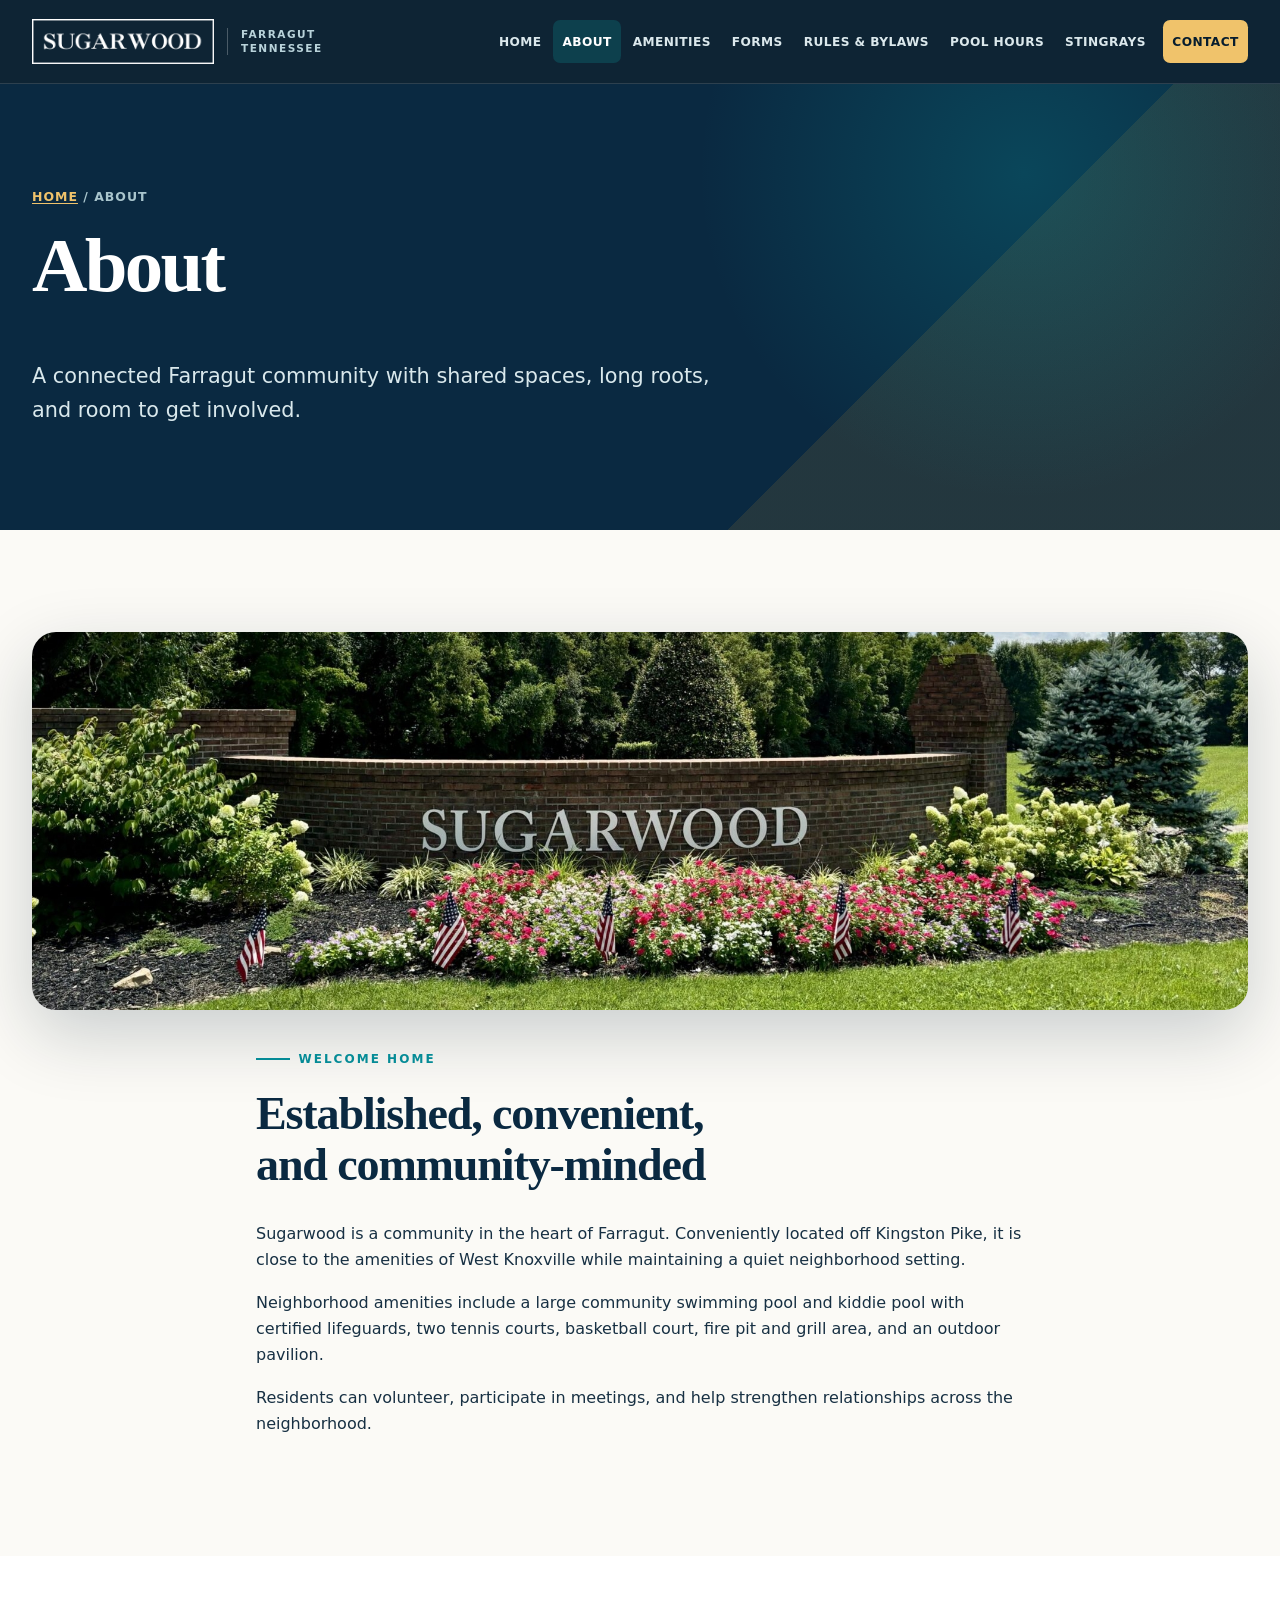
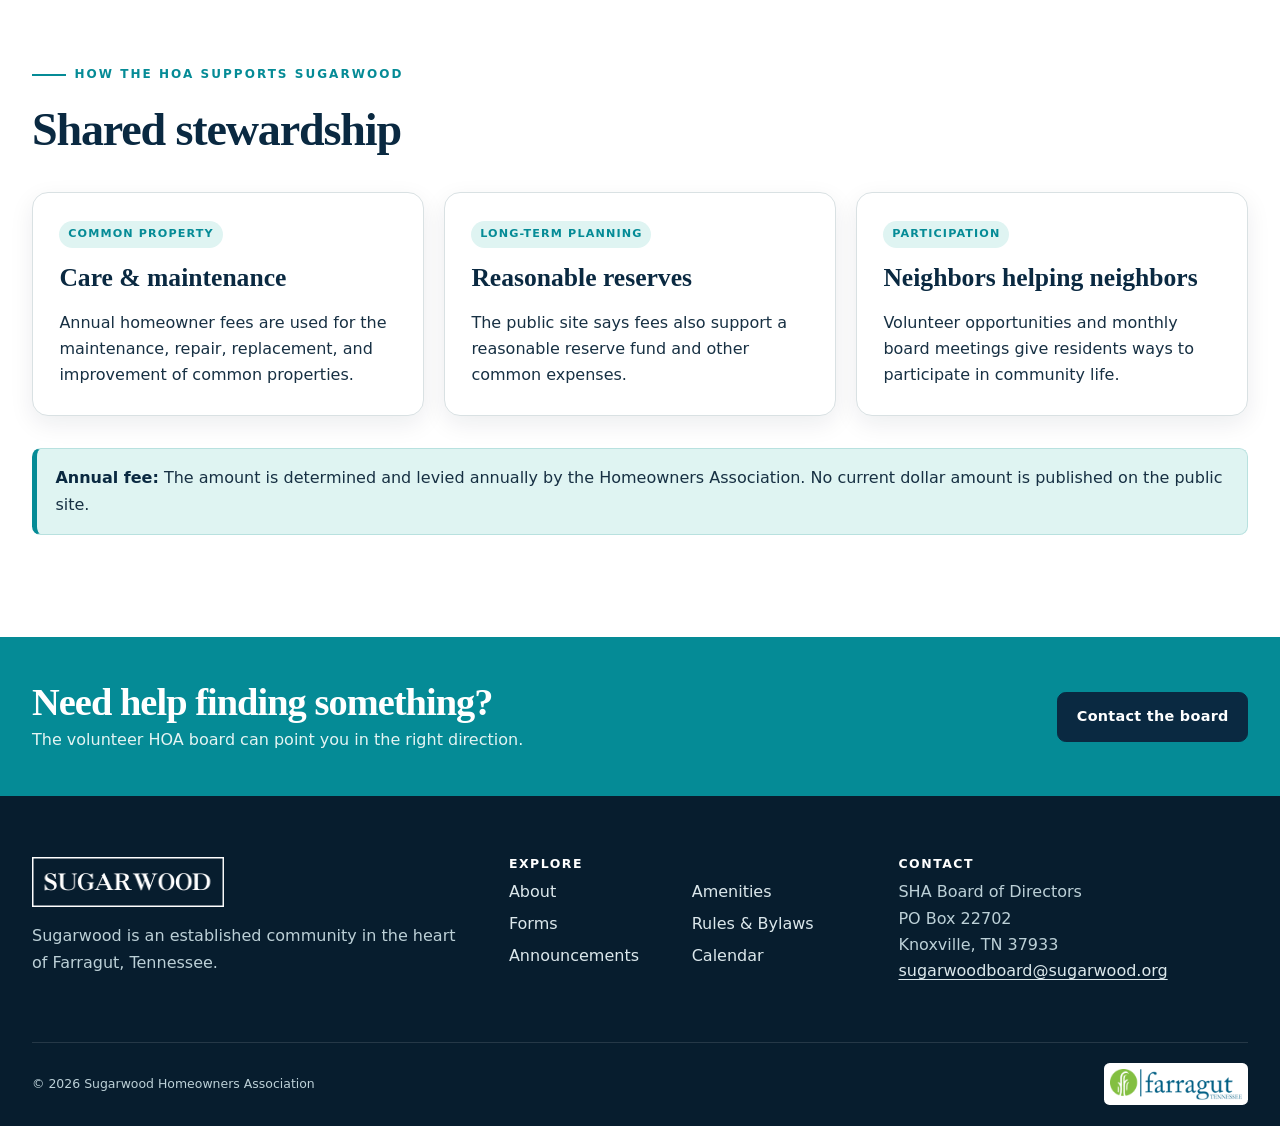
==== about/index.html @ 1135f2aa "add sugarwood folders from S:\sugarwood" ====
<!doctype html>
<html lang="en">
<head>
  <meta charset="utf-8">
  <meta name="viewport" content="width=device-width, initial-scale=1">
  <meta name="description" content="Learn about Sugarwood, its Farragut location, neighborhood amenities, and the role of the homeowners association.">
  <meta name="theme-color" content="#071d2e">
  <title>About | Sugarwood at Farragut</title>
  <link rel="icon" href="../assets/images/sw-logo-final.png" type="image/png">
  <link rel="stylesheet" href="../assets/css/site.css">
</head>
<body>
  
<a class="skip-link" href="#main-content">Skip to main content</a>
<header class="site-header">
  <div class="container header-inner">
    <a class="brand" href="../" aria-label="Sugarwood HOA home">
      <img src="../assets/images/sw-logo-final.png" width="200" height="50" alt="Sugarwood">
      <span class="brand-location">Farragut<br>Tennessee</span>
    </a>
    <button class="menu-toggle" type="button" aria-label="Open navigation" aria-expanded="false" aria-controls="primary-navigation" data-menu-toggle>
      <span></span><span></span><span></span>
    </button>
    <nav class="site-nav" id="primary-navigation" aria-label="Primary navigation" data-site-nav data-open="false">
      <ul class="nav-list">
        <li><a href="../">Home</a></li>
<li><a href="../about/" aria-current="page">About</a></li>
<li><a href="../amenities/">Amenities</a></li>
<li><a href="../forms/">Forms</a></li>
<li><a href="../rules/">Rules & Bylaws</a></li>
<li><a href="../pool-hours/">Pool Hours</a></li>
<li><a href="../sugarwood-stingrays/">Stingrays</a></li>
<li><a class="nav-contact" href="../contact/">Contact</a></li>
      </ul>
    </nav>
  </div>
</header>
  <main id="main-content">
    
<section class="page-hero">
  <div class="container">
    <nav class="breadcrumb" aria-label="Breadcrumb"><a href="../">Home</a> / About</nav>
    <h1>About</h1>
    <p class="page-lead">A connected Farragut community with shared spaces, long roots, and room to get involved.</p>
  </div>
</section>
<section class="section">
  <div class="container">
    <div class="wide-photo"><img src="../assets/images/swentrancecropped.jpg" width="2043" height="635" alt="Landscaped Sugarwood neighborhood entrance"></div>
    <div class="narrow mt-2">
      <span class="eyebrow">Welcome home</span>
      <h2>Established, convenient, and community-minded</h2>
      <p>Sugarwood is a community in the heart of Farragut. Conveniently located off Kingston Pike, it is close to the amenities of West Knoxville while maintaining a quiet neighborhood setting.</p>
      <p>Neighborhood amenities include a large community swimming pool and kiddie pool with certified lifeguards, two tennis courts, basketball court, fire pit and grill area, and an outdoor pavilion.</p>
      <p>Residents can volunteer, participate in meetings, and help strengthen relationships across the neighborhood.</p>
    </div>
  </div>
</section>
<section class="section section-white">
  <div class="container">
    <div class="section-heading"><span class="eyebrow">How the HOA supports Sugarwood</span><h2>Shared stewardship</h2></div>
    <div class="card-grid">
      <div class="card"><span class="card-kicker">Common property</span><h3>Care & maintenance</h3><p>Annual homeowner fees are used for the maintenance, repair, replacement, and improvement of common properties.</p></div>
      <div class="card"><span class="card-kicker">Long-term planning</span><h3>Reasonable reserves</h3><p>The public site says fees also support a reasonable reserve fund and other common expenses.</p></div>
      <div class="card"><span class="card-kicker">Participation</span><h3>Neighbors helping neighbors</h3><p>Volunteer opportunities and monthly board meetings give residents ways to participate in community life.</p></div>
    </div>
    <div class="notice notice-info mt-2"><p><strong>Annual fee:</strong> The amount is determined and levied annually by the Homeowners Association. No current dollar amount is published on the public site.</p></div>
  </div>
</section>
  </main>
  
<section class="cta-band" aria-labelledby="footer-cta-title">
  <div class="container cta-inner">
    <div>
      <h2 id="footer-cta-title">Need help finding something?</h2>
      <p>The volunteer HOA board can point you in the right direction.</p>
    </div>
    <a class="button button-dark" href="../contact/">Contact the board</a>
  </div>
</section>
<footer class="site-footer">
  <div class="container">
    <div class="footer-grid">
      <div class="footer-brand">
        <img src="../assets/images/sw-logo-final.png" width="200" height="50" alt="Sugarwood">
        <p>Sugarwood is an established community in the heart of Farragut, Tennessee.</p>
      </div>
      <div>
        <h2>Explore</h2>
        <ul class="footer-links">
          <li><a href="../about/">About</a></li>
          <li><a href="../amenities/">Amenities</a></li>
          <li><a href="../forms/">Forms</a></li>
          <li><a href="../rules/">Rules & Bylaws</a></li>
          <li><a href="../announcements/">Announcements</a></li>
          <li><a href="../calendar/">Calendar</a></li>
        </ul>
      </div>
      <div>
        <h2>Contact</h2>
        <address>
          SHA Board of Directors<br>
          PO Box 22702<br>
          Knoxville, TN 37933
        </address>
        <p><a href="mailto:sugarwoodboard@sugarwood.org">sugarwoodboard@sugarwood.org</a></p>
      </div>
    </div>
    <div class="footer-bottom">
      <p>© 2026 Sugarwood Homeowners Association</p>
      <img class="farragut-mark" src="../assets/images/Farragut.png" width="336" height="78" alt="Farragut, Tennessee">
    </div>
  </div>
</footer>
  <script src="../assets/js/site.js"></script>
</body>
</html>
---- assets/css/site.css ----
:root {
  --navy-950: #071d2e;
  --navy-900: #0a2941;
  --navy-800: #123a56;
  --blue-700: #166a83;
  --teal-600: #058b96;
  --teal-500: #0aa3aa;
  --aqua-100: #dff4f2;
  --cream-100: #fbfaf6;
  --cream-200: #f3efe5;
  --gold-500: #d99b2b;
  --gold-300: #f0c36b;
  --ink: #173043;
  --muted: #5b6d78;
  --white: #ffffff;
  --line: #d9e1e3;
  --warning-bg: #fff6df;
  --warning-border: #d99b2b;
  --shadow-sm: 0 8px 24px rgba(7, 29, 46, 0.08);
  --shadow-lg: 0 24px 70px rgba(7, 29, 46, 0.2);
  --radius-sm: 0.55rem;
  --radius-md: 1rem;
  --radius-lg: 1.5rem;
  --max-width: 76rem;
}

*,
*::before,
*::after {
  box-sizing: border-box;
}

html {
  scroll-behavior: smooth;
}

body {
  margin: 0;
  overflow-x: hidden;
  color: var(--ink);
  background: var(--cream-100);
  font-family: Inter, ui-sans-serif, system-ui, -apple-system, BlinkMacSystemFont, "Segoe UI", sans-serif;
  font-size: 1rem;
  line-height: 1.65;
  text-rendering: optimizeLegibility;
}

body.nav-open {
  overflow: hidden;
}

img {
  display: block;
  max-width: 100%;
}

a {
  color: var(--blue-700);
  text-decoration-thickness: 0.08em;
  text-underline-offset: 0.16em;
}

a:hover {
  color: var(--teal-600);
}

button,
input {
  font: inherit;
}

:focus-visible {
  outline: 3px solid var(--gold-300);
  outline-offset: 3px;
}

h1,
h2,
h3,
h4 {
  margin: 0 0 0.65em;
  color: var(--navy-900);
  font-family: Georgia, "Times New Roman", serif;
  font-weight: 700;
  line-height: 1.12;
  text-wrap: balance;
}

h1 {
  font-size: clamp(2.6rem, 6vw, 5.6rem);
  letter-spacing: -0.035em;
}

h2 {
  font-size: clamp(2rem, 3.6vw, 3.45rem);
  letter-spacing: -0.025em;
}

h3 {
  font-size: clamp(1.3rem, 2vw, 1.7rem);
}

p,
ul,
ol {
  margin-top: 0;
}

.container {
  width: min(calc(100% - 2rem), var(--max-width));
  margin-inline: auto;
}

.narrow {
  width: min(calc(100% - 2rem), 48rem);
  margin-inline: auto;
}

.skip-link {
  position: fixed;
  z-index: 1000;
  top: 0.75rem;
  left: 0.75rem;
  padding: 0.7rem 1rem;
  color: var(--navy-950);
  background: var(--gold-300);
  border-radius: var(--radius-sm);
  transform: translateY(-180%);
  transition: transform 160ms ease;
}

.skip-link:focus {
  transform: translateY(0);
}

.site-header {
  position: sticky;
  z-index: 100;
  top: 0;
  color: var(--white);
  background: rgba(7, 29, 46, 0.97);
  border-bottom: 1px solid rgba(255, 255, 255, 0.13);
  backdrop-filter: blur(14px);
}

.header-inner {
  display: flex;
  min-height: 5.2rem;
  align-items: center;
  gap: 1.25rem;
}

.brand {
  display: flex;
  flex: 0 0 auto;
  align-items: center;
  gap: 0.8rem;
  color: var(--white);
  text-decoration: none;
}

.brand img {
  width: 11.4rem;
  height: auto;
}

.brand-location {
  display: block;
  padding-left: 0.8rem;
  color: #b9d3da;
  border-left: 1px solid rgba(255, 255, 255, 0.25);
  font-size: 0.66rem;
  font-weight: 700;
  letter-spacing: 0.14em;
  line-height: 1.3;
  text-transform: uppercase;
}

.site-nav {
  margin-left: auto;
}

.nav-list {
  display: flex;
  align-items: center;
  justify-content: flex-end;
  gap: 0.15rem;
  margin: 0;
  padding: 0;
  list-style: none;
}

.nav-list a {
  display: block;
  padding: 0.72rem 0.58rem;
  color: #dbe8ec;
  border-radius: 0.45rem;
  font-size: 0.76rem;
  font-weight: 750;
  letter-spacing: 0.035em;
  text-decoration: none;
  text-transform: uppercase;
  white-space: nowrap;
}

.nav-list a:hover,
.nav-list a[aria-current="page"] {
  color: var(--white);
  background: rgba(10, 163, 170, 0.22);
}

.nav-list .nav-contact {
  margin-left: 0.35rem;
  color: var(--navy-950);
  background: var(--gold-300);
}

.nav-list .nav-contact:hover,
.nav-list .nav-contact[aria-current="page"] {
  color: var(--navy-950);
  background: #ffd481;
}

.menu-toggle {
  display: none;
  width: 3rem;
  height: 3rem;
  margin-left: auto;
  padding: 0;
  color: var(--white);
  background: transparent;
  border: 1px solid rgba(255, 255, 255, 0.35);
  border-radius: 0.55rem;
  cursor: pointer;
}

.menu-toggle span {
  display: block;
  width: 1.35rem;
  height: 2px;
  margin: 0.27rem auto;
  background: currentColor;
  transition: transform 160ms ease, opacity 160ms ease;
}

.menu-toggle[aria-expanded="true"] span:nth-child(1) {
  transform: translateY(6px) rotate(45deg);
}

.menu-toggle[aria-expanded="true"] span:nth-child(2) {
  opacity: 0;
}

.menu-toggle[aria-expanded="true"] span:nth-child(3) {
  transform: translateY(-6px) rotate(-45deg);
}

.hero {
  position: relative;
  min-height: min(47rem, calc(100vh - 5rem));
  display: grid;
  overflow: hidden;
  color: var(--white);
  background-color: var(--navy-900);
  background-image: linear-gradient(90deg, rgba(4, 22, 36, 0.9) 0%, rgba(4, 22, 36, 0.66) 52%, rgba(4, 22, 36, 0.2) 100%), var(--hero-image);
  background-position: center;
  background-size: cover;
}

.hero::after {
  position: absolute;
  right: -7rem;
  bottom: -8rem;
  width: 24rem;
  height: 24rem;
  background: rgba(10, 163, 170, 0.2);
  border: 1px solid rgba(255, 255, 255, 0.18);
  border-radius: 50%;
  content: "";
}

.hero-inner {
  position: relative;
  z-index: 1;
  align-self: center;
  padding-block: 5.5rem;
}

.eyebrow {
  display: inline-flex;
  align-items: center;
  gap: 0.55rem;
  margin-bottom: 1.15rem;
  color: var(--teal-600);
  font-size: 0.75rem;
  font-weight: 800;
  letter-spacing: 0.17em;
  text-transform: uppercase;
}

.eyebrow::before {
  width: 2.1rem;
  height: 2px;
  background: currentColor;
  content: "";
}

.hero .eyebrow {
  color: var(--gold-300);
}

.hero h1 {
  max-width: 13ch;
  color: var(--white);
}

.hero-copy {
  max-width: 42rem;
  margin-bottom: 2rem;
  color: #e7f0f2;
  font-size: clamp(1.06rem, 1.8vw, 1.3rem);
}

.button-row {
  display: flex;
  flex-wrap: wrap;
  gap: 0.75rem;
}

.button {
  display: inline-flex;
  min-height: 3rem;
  align-items: center;
  justify-content: center;
  padding: 0.75rem 1.15rem;
  color: var(--navy-950);
  background: var(--gold-300);
  border: 1px solid var(--gold-300);
  border-radius: 0.55rem;
  font-size: 0.9rem;
  font-weight: 800;
  letter-spacing: 0.02em;
  text-decoration: none;
}

.button:hover {
  color: var(--navy-950);
  background: #ffd481;
  border-color: #ffd481;
}

.button-secondary {
  color: var(--white);
  background: rgba(255, 255, 255, 0.08);
  border-color: rgba(255, 255, 255, 0.5);
}

.button-secondary:hover {
  color: var(--white);
  background: rgba(255, 255, 255, 0.17);
  border-color: var(--white);
}

.button-dark {
  color: var(--white);
  background: var(--navy-900);
  border-color: var(--navy-900);
}

.button-dark:hover {
  color: var(--white);
  background: var(--navy-800);
  border-color: var(--navy-800);
}

.quick-links {
  position: relative;
  z-index: 3;
  margin-top: -3rem;
}

.quick-grid {
  display: grid;
  grid-template-columns: repeat(4, 1fr);
  overflow: hidden;
  background: var(--white);
  border-radius: var(--radius-lg);
  box-shadow: var(--shadow-lg);
}

.quick-card {
  min-height: 9rem;
  padding: 1.35rem;
  color: var(--ink);
  border-right: 1px solid var(--line);
  text-decoration: none;
}

.quick-card:last-child {
  border-right: 0;
}

.quick-card:hover {
  color: var(--ink);
  background: var(--aqua-100);
}

.quick-number {
  display: block;
  margin-bottom: 0.55rem;
  color: var(--teal-600);
  font-family: Georgia, "Times New Roman", serif;
  font-size: 1.05rem;
  font-style: italic;
}

.quick-card strong {
  display: block;
  margin-bottom: 0.3rem;
  color: var(--navy-900);
  font-family: Georgia, "Times New Roman", serif;
  font-size: 1.25rem;
}

.quick-card small {
  color: var(--muted);
}

.section {
  padding-block: clamp(4.5rem, 8vw, 8rem);
}

.section-sm {
  padding-block: clamp(3rem, 5vw, 5rem);
}

.section-white {
  background: var(--white);
}

.section-navy {
  color: #dce8ec;
  background: var(--navy-900);
}

.section-navy h2,
.section-navy h3 {
  color: var(--white);
}

.section-heading {
  max-width: 47rem;
  margin-bottom: 2.3rem;
}

.section-heading p {
  max-width: 42rem;
  color: var(--muted);
  font-size: 1.1rem;
}

.section-navy .section-heading p {
  color: #bfd2d9;
}

.card-grid {
  display: grid;
  grid-template-columns: repeat(3, minmax(0, 1fr));
  gap: 1.25rem;
}

.card {
  padding: 1.65rem;
  background: var(--white);
  border: 1px solid var(--line);
  border-radius: var(--radius-md);
  box-shadow: var(--shadow-sm);
}

.card-kicker {
  display: inline-block;
  margin-bottom: 1rem;
  padding: 0.28rem 0.55rem;
  color: var(--teal-600);
  background: var(--aqua-100);
  border-radius: 999px;
  font-size: 0.7rem;
  font-weight: 800;
  letter-spacing: 0.1em;
  text-transform: uppercase;
}

.card p:last-child,
.card ul:last-child {
  margin-bottom: 0;
}

.card-link {
  color: var(--ink);
  text-decoration: none;
  transition: transform 160ms ease, box-shadow 160ms ease, border-color 160ms ease;
}

.card-link:hover {
  color: var(--ink);
  border-color: var(--teal-500);
  box-shadow: 0 15px 36px rgba(7, 29, 46, 0.13);
  transform: translateY(-3px);
}

.card-link .text-link {
  display: inline-block;
  margin-top: 0.6rem;
  color: var(--blue-700);
  font-weight: 800;
}

.split {
  display: grid;
  grid-template-columns: minmax(0, 1.05fr) minmax(0, 0.95fr);
  align-items: center;
  gap: clamp(2rem, 6vw, 5.5rem);
}

.split-media {
  position: relative;
}

.split-media img {
  width: 100%;
  aspect-ratio: 4 / 3;
  object-fit: cover;
  border-radius: var(--radius-lg);
  box-shadow: var(--shadow-lg);
}

.split-media::after {
  position: absolute;
  z-index: -1;
  right: -1rem;
  bottom: -1rem;
  width: 65%;
  height: 65%;
  background: var(--gold-300);
  border-radius: var(--radius-lg);
  content: "";
}

.check-list,
.feature-list {
  padding: 0;
  list-style: none;
}

.check-list li,
.feature-list li {
  position: relative;
  padding: 0.65rem 0 0.65rem 2rem;
  border-bottom: 1px solid var(--line);
}

.check-list li::before,
.feature-list li::before {
  position: absolute;
  top: 0.76rem;
  left: 0;
  display: grid;
  width: 1.25rem;
  height: 1.25rem;
  place-items: center;
  color: var(--white);
  background: var(--teal-600);
  border-radius: 50%;
  content: "✓";
  font-size: 0.72rem;
  font-weight: 900;
}

.feature-list li::before {
  width: 0.72rem;
  height: 0.72rem;
  top: 1rem;
  left: 0.25rem;
  content: "";
}

.stats {
  display: grid;
  grid-template-columns: repeat(2, minmax(0, 1fr));
  gap: 1rem;
  margin-top: 2rem;
}

.stat {
  padding: 1.25rem;
  background: var(--aqua-100);
  border-radius: var(--radius-md);
}

.stat strong {
  display: block;
  color: var(--navy-900);
  font-family: Georgia, "Times New Roman", serif;
  font-size: clamp(2rem, 4vw, 3.4rem);
  line-height: 1;
}

.stat span {
  color: var(--muted);
  font-size: 0.85rem;
  font-weight: 750;
  letter-spacing: 0.08em;
  text-transform: uppercase;
}

.page-hero {
  position: relative;
  overflow: hidden;
  padding-block: clamp(4rem, 8vw, 7.5rem);
  color: var(--white);
  background: var(--navy-900);
}

.page-hero::before {
  position: absolute;
  inset: 0;
  background: radial-gradient(circle at 80% 20%, rgba(10, 163, 170, 0.24), transparent 30%), linear-gradient(135deg, transparent 0 68%, rgba(217, 155, 43, 0.12) 68%);
  content: "";
}

.page-hero .container {
  position: relative;
}

.page-hero h1 {
  max-width: 14ch;
  color: var(--white);
}

.page-lead {
  max-width: 44rem;
  margin-bottom: 0;
  color: #d9e8ec;
  font-size: clamp(1.05rem, 2vw, 1.3rem);
}

.breadcrumb {
  margin-bottom: 1rem;
  color: #a9c5cd;
  font-size: 0.78rem;
  font-weight: 750;
  letter-spacing: 0.08em;
  text-transform: uppercase;
}

.breadcrumb a {
  color: var(--gold-300);
}

.notice {
  padding: 1rem 1.15rem;
  background: var(--warning-bg);
  border: 1px solid #eed59a;
  border-left: 5px solid var(--warning-border);
  border-radius: var(--radius-sm);
}

.notice strong {
  color: #745214;
}

.notice p:last-child {
  margin-bottom: 0;
}

.notice-info {
  background: var(--aqua-100);
  border-color: #b8e1df;
  border-left-color: var(--teal-600);
}

.notice-info strong {
  color: var(--navy-900);
}

.content-stack > * + * {
  margin-top: 1.35rem;
}

.document-grid {
  display: grid;
  grid-template-columns: repeat(2, minmax(0, 1fr));
  gap: 1rem;
}

.document-card {
  display: flex;
  min-height: 9rem;
  flex-direction: column;
  justify-content: space-between;
  padding: 1.3rem;
  color: var(--ink);
  background: var(--white);
  border: 1px solid var(--line);
  border-radius: var(--radius-md);
  text-decoration: none;
  transition: border-color 160ms ease, transform 160ms ease, box-shadow 160ms ease;
}

.document-card:hover {
  color: var(--ink);
  border-color: var(--teal-500);
  box-shadow: var(--shadow-sm);
  transform: translateY(-2px);
}

.document-card strong {
  display: block;
  margin-bottom: 0.35rem;
  color: var(--navy-900);
  font-family: Georgia, "Times New Roman", serif;
  font-size: 1.2rem;
  line-height: 1.25;
}

.document-card small {
  color: var(--muted);
}

.document-meta {
  display: flex;
  align-items: center;
  justify-content: space-between;
  gap: 1rem;
  margin-top: 1rem;
  color: var(--teal-600);
  font-size: 0.75rem;
  font-weight: 800;
  letter-spacing: 0.08em;
  text-transform: uppercase;
}

.schedule-grid {
  display: grid;
  grid-template-columns: repeat(2, minmax(0, 1fr));
  gap: 1.25rem;
}

.schedule-card {
  overflow: hidden;
  background: var(--white);
  border: 1px solid var(--line);
  border-radius: var(--radius-md);
  box-shadow: var(--shadow-sm);
}

.schedule-card h3 {
  margin: 0;
  padding: 1.2rem 1.35rem;
  color: var(--white);
  background: var(--navy-800);
}

.schedule-card table {
  width: 100%;
  border-collapse: collapse;
}

.schedule-card th,
.schedule-card td {
  padding: 0.82rem 1.1rem;
  border-bottom: 1px solid var(--line);
  text-align: left;
  vertical-align: top;
}

.schedule-card tr:last-child th,
.schedule-card tr:last-child td {
  border-bottom: 0;
}

.schedule-card th {
  width: 48%;
  color: var(--navy-900);
  font-size: 0.9rem;
}

.schedule-card td {
  color: var(--muted);
}

.board-table-wrap {
  overflow-x: auto;
  background: var(--white);
  border: 1px solid var(--line);
  border-radius: var(--radius-md);
  box-shadow: var(--shadow-sm);
}

.board-table {
  width: 100%;
  min-width: 42rem;
  border-collapse: collapse;
}

.board-table th,
.board-table td {
  padding: 0.9rem 1rem;
  border-bottom: 1px solid var(--line);
  text-align: left;
}

.board-table thead th {
  color: var(--white);
  background: var(--navy-800);
}

.board-table tbody tr:last-child td {
  border-bottom: 0;
}

.contact-grid {
  display: grid;
  grid-template-columns: repeat(3, minmax(0, 1fr));
  gap: 1rem;
}

.contact-card {
  padding: 1.5rem;
  background: var(--white);
  border-top: 4px solid var(--teal-500);
  border-radius: var(--radius-sm);
  box-shadow: var(--shadow-sm);
}

.contact-card address {
  font-style: normal;
}

.contact-card p:last-child {
  margin-bottom: 0;
}

.wide-photo {
  overflow: hidden;
  background: var(--white);
  border-radius: var(--radius-lg);
  box-shadow: var(--shadow-lg);
}

.wide-photo img {
  display: block;
  width: 100%;
  height: auto;
  object-fit: contain;
}

.contact-form-layout {
  align-items: start;
}

.contact-form {
  padding: clamp(1.25rem, 3vw, 2rem);
  background: var(--white);
  border: 1px solid var(--line);
  border-radius: var(--radius-lg);
  box-shadow: var(--shadow-sm);
}

.form-field {
  margin-bottom: 1rem;
}

.form-field label {
  display: block;
  margin-bottom: 0.35rem;
  color: var(--navy-900);
  font-weight: 800;
}

.form-field input,
.form-field select,
.form-field textarea {
  width: 100%;
  padding: 0.78rem 0.85rem;
  color: var(--ink);
  background: var(--white);
  border: 1px solid #a9bbc2;
  border-radius: 0.45rem;
  font: inherit;
}

.form-field textarea {
  min-height: 9rem;
  resize: vertical;
}

.form-field input:focus,
.form-field select:focus,
.form-field textarea:focus {
  border-color: var(--teal-600);
  outline: 3px solid rgba(32, 133, 139, 0.2);
  outline-offset: 1px;
}

.form-status {
  min-height: 1.5em;
  margin: 0.8rem 0 0;
  color: var(--muted);
  font-size: 0.9rem;
}

.search-panel {
  display: grid;
  grid-template-columns: 1fr auto;
  gap: 0.75rem;
  margin-bottom: 1.5rem;
  padding: 1rem;
  background: var(--aqua-100);
  border-radius: var(--radius-md);
}

.search-panel label {
  grid-column: 1 / -1;
  color: var(--navy-900);
  font-weight: 800;
}

.search-panel input {
  min-height: 3rem;
  width: 100%;
  padding: 0.7rem 0.9rem;
  color: var(--ink);
  background: var(--white);
  border: 1px solid #9fbfc3;
  border-radius: var(--radius-sm);
}

.search-status {
  align-self: center;
  color: var(--muted);
  font-size: 0.86rem;
  white-space: nowrap;
}

.archive-year {
  margin-bottom: 0.85rem;
  background: var(--white);
  border: 1px solid var(--line);
  border-radius: var(--radius-sm);
}

.archive-year summary {
  padding: 1rem 1.2rem;
  color: var(--navy-900);
  cursor: pointer;
  font-family: Georgia, "Times New Roman", serif;
  font-size: 1.3rem;
  font-weight: 700;
}

.archive-year[open] summary {
  border-bottom: 1px solid var(--line);
}

.archive-list {
  display: grid;
  grid-template-columns: repeat(3, minmax(0, 1fr));
  gap: 0;
  margin: 0;
  padding: 0;
  list-style: none;
}

.archive-list li {
  border-right: 1px solid var(--line);
  border-bottom: 1px solid var(--line);
}

.archive-list li:nth-child(3n) {
  border-right: 0;
}

.archive-list a {
  display: block;
  min-height: 100%;
  padding: 0.9rem 1.1rem;
  text-decoration: none;
}

.archive-list a:hover {
  background: var(--aqua-100);
}

.archive-list small {
  display: block;
  color: var(--muted);
  font-size: 0.7rem;
  font-weight: 750;
  letter-spacing: 0.08em;
  text-transform: uppercase;
}

.empty-state {
  max-width: 46rem;
  margin-inline: auto;
  padding: clamp(2rem, 6vw, 4rem);
  text-align: center;
  background: var(--white);
  border: 1px solid var(--line);
  border-radius: var(--radius-lg);
  box-shadow: var(--shadow-sm);
}

.empty-state .eyebrow {
  justify-content: center;
}

.redirect-page {
  min-height: 100vh;
  display: grid;
  place-items: center;
  padding: 1rem;
  background: var(--navy-900);
}

.redirect-card {
  max-width: 34rem;
  padding: 2.5rem;
  text-align: center;
  background: var(--white);
  border-radius: var(--radius-lg);
  box-shadow: var(--shadow-lg);
}

.cta-band {
  padding-block: 2.7rem;
  color: var(--white);
  background: var(--teal-600);
}

.cta-inner {
  display: flex;
  align-items: center;
  justify-content: space-between;
  gap: 2rem;
}

.cta-band h2 {
  margin-bottom: 0.2rem;
  color: var(--white);
  font-size: clamp(1.8rem, 3vw, 2.7rem);
}

.cta-band p {
  margin-bottom: 0;
  color: #e4f4f3;
}

.site-footer {
  padding-block: 3.8rem 1.3rem;
  color: #bcd0d7;
  background: var(--navy-950);
}

.footer-grid {
  display: grid;
  grid-template-columns: 1.25fr 1fr 1fr;
  gap: 2.5rem;
}

.footer-brand img {
  width: 12rem;
  margin-bottom: 1rem;
}

.site-footer h2,
.site-footer h3 {
  color: var(--white);
  font-family: inherit;
  font-size: 0.78rem;
  letter-spacing: 0.12em;
  text-transform: uppercase;
}

.footer-links {
  display: grid;
  grid-template-columns: repeat(2, minmax(0, 1fr));
  gap: 0.35rem 1rem;
  margin: 0;
  padding: 0;
  list-style: none;
}

.footer-links a,
.site-footer a {
  color: #dce8ec;
}

.footer-links a {
  text-decoration: none;
}

.site-footer address {
  font-style: normal;
}

.footer-bottom {
  display: flex;
  align-items: center;
  justify-content: space-between;
  gap: 1rem;
  margin-top: 2.6rem;
  padding-top: 1.25rem;
  border-top: 1px solid rgba(255, 255, 255, 0.12);
  font-size: 0.78rem;
}

.footer-bottom p {
  margin: 0;
}

.farragut-mark {
  width: 9rem;
  height: auto;
  padding: 0.35rem;
  background: var(--white);
  border-radius: 0.35rem;
}

.muted {
  color: var(--muted);
}

.text-center {
  text-align: center;
}

.mt-2 {
  margin-top: 2rem;
}

.mb-0 {
  margin-bottom: 0;
}

@media (max-width: 1160px) {
  .menu-toggle {
    display: block;
  }

  .site-nav {
    position: absolute;
    top: 100%;
    right: 0;
    left: 0;
    display: none;
    width: 100%;
    max-height: calc(100vh - 5.2rem);
    padding: 0.8rem max(1rem, calc((100vw - var(--max-width)) / 2));
    background: var(--navy-950);
    box-shadow: 0 18px 40px rgba(0, 0, 0, 0.3);
    overflow-y: auto;
    visibility: hidden;
  }

  .site-nav[data-open="true"] {
    display: block;
    visibility: visible;
  }

  .nav-list {
    display: grid;
    grid-template-columns: repeat(2, minmax(0, 1fr));
    gap: 0.2rem 0.6rem;
    max-width: var(--max-width);
    margin-inline: auto;
  }

  .nav-list li + li {
    margin-top: 0;
  }

  .nav-list a {
    padding: 0.9rem 1rem;
    font-size: 0.86rem;
  }

  .nav-list .nav-contact {
    margin-top: 0;
    margin-left: 0;
    text-align: center;
  }
}

@media (max-width: 840px) {
  .brand-location {
    display: none;
  }

  .quick-grid,
  .card-grid,
  .contact-grid {
    grid-template-columns: repeat(2, minmax(0, 1fr));
  }

  .quick-card:nth-child(2) {
    border-right: 0;
  }

  .quick-card:nth-child(-n + 2) {
    border-bottom: 1px solid var(--line);
  }

  .split {
    grid-template-columns: 1fr;
  }

  .split-media {
    order: -1;
  }

  .footer-grid {
    grid-template-columns: 1fr 1fr;
  }

  .footer-brand {
    grid-column: 1 / -1;
  }

  .archive-list {
    grid-template-columns: repeat(2, minmax(0, 1fr));
  }

  .archive-list li:nth-child(3n) {
    border-right: 1px solid var(--line);
  }

  .archive-list li:nth-child(2n) {
    border-right: 0;
  }
}

@media (max-width: 640px) {
  .container,
  .narrow {
    width: min(calc(100% - 1.25rem), var(--max-width));
  }

  .header-inner {
    min-height: 4.65rem;
  }

  .brand img {
    width: 9.5rem;
  }

  .site-nav {
    max-height: calc(100vh - 4.65rem);
  }

  .nav-list {
    grid-template-columns: 1fr;
  }

  .hero {
    min-height: 42rem;
    background-image: linear-gradient(rgba(4, 22, 36, 0.76), rgba(4, 22, 36, 0.82)), var(--hero-image);
    background-position: 60% center;
  }

  .hero-inner {
    padding-block: 4rem 6rem;
  }

  .quick-links {
    margin-top: -2.2rem;
  }

  .quick-grid,
  .card-grid,
  .document-grid,
  .schedule-grid,
  .contact-grid,
  .stats,
  .footer-grid {
    grid-template-columns: 1fr;
  }

  .quick-card {
    min-height: 0;
    border-right: 0;
    border-bottom: 1px solid var(--line);
  }

  .quick-card:last-child {
    border-bottom: 0;
  }

  .footer-brand {
    grid-column: auto;
  }

  .footer-links {
    grid-template-columns: 1fr;
  }

  .footer-bottom,
  .cta-inner {
    align-items: flex-start;
    flex-direction: column;
  }

  .search-panel {
    grid-template-columns: 1fr;
  }

  .search-panel label {
    grid-column: auto;
  }

  .search-status {
    white-space: normal;
  }

  .archive-list {
    grid-template-columns: 1fr;
  }

  .archive-list li,
  .archive-list li:nth-child(2n),
  .archive-list li:nth-child(3n) {
    border-right: 0;
  }

  .schedule-card th,
  .schedule-card td {
    display: block;
    width: 100%;
    padding-block: 0.5rem;
  }

  .schedule-card th {
    padding-bottom: 0;
    border-bottom: 0;
  }
}

@media (prefers-reduced-motion: reduce) {
  *,
  *::before,
  *::after {
    scroll-behavior: auto !important;
    transition-duration: 0.01ms !important;
  }
}

@media print {
  .site-header,
  .cta-band,
  .site-footer,
  .menu-toggle,
  .button-row,
  .search-panel {
    display: none !important;
  }

  body {
    color: #000;
    background: #fff;
  }

  .page-hero {
    padding-block: 1rem;
    color: #000;
    background: #fff;
  }

  .page-hero h1,
  .page-lead {
    color: #000;
  }

  .section,
  .section-sm {
    padding-block: 1.5rem;
  }
}
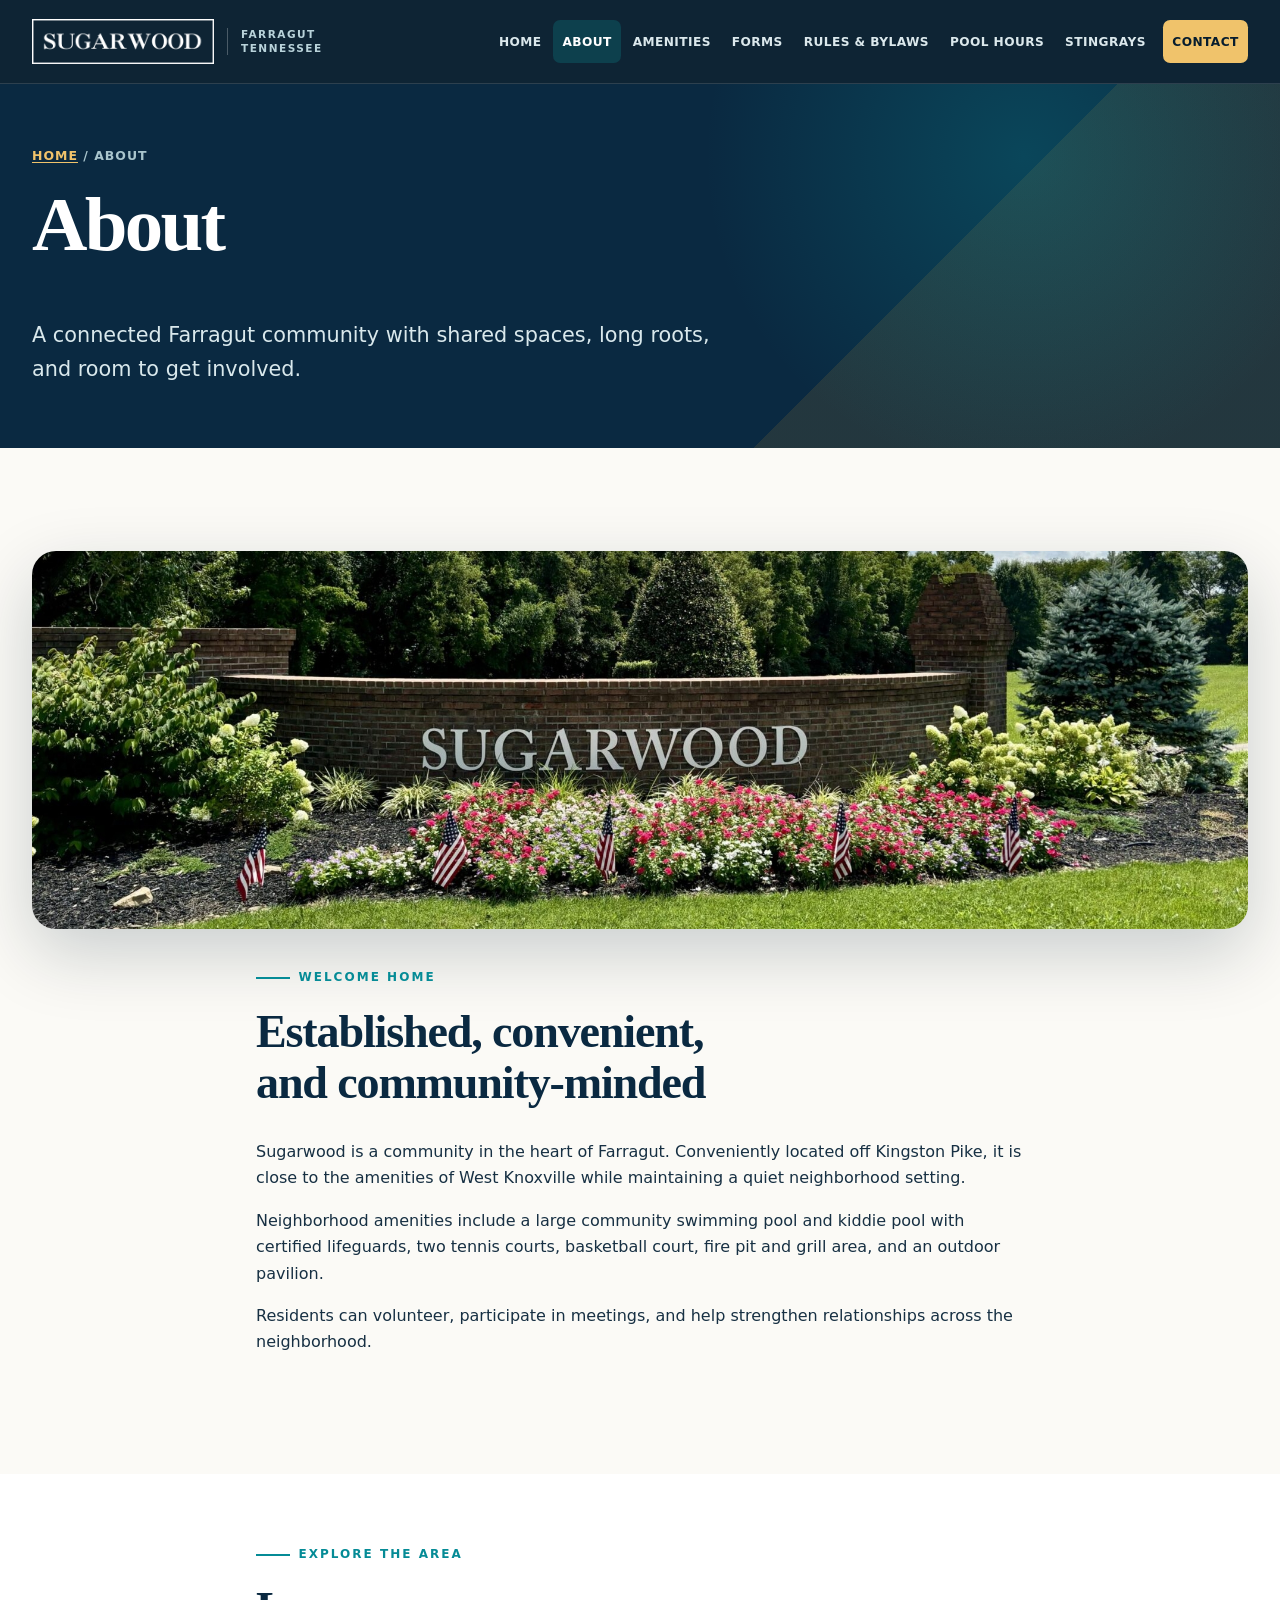
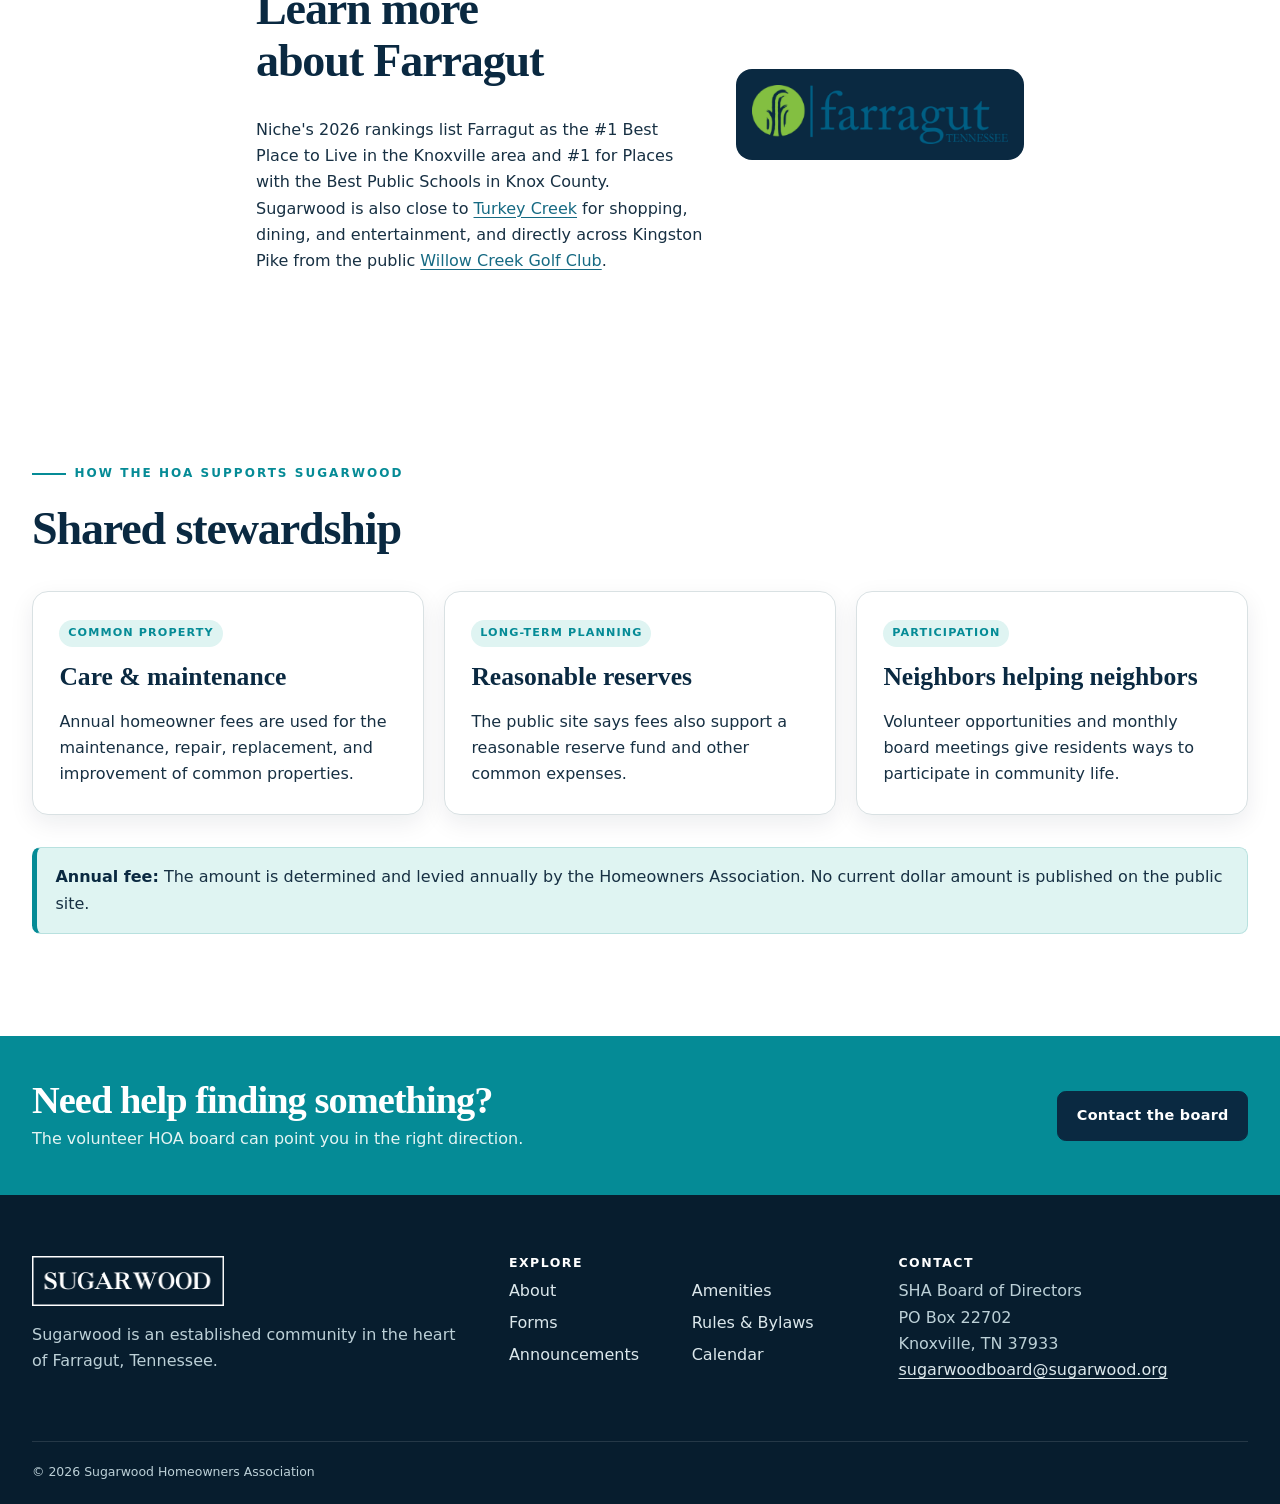
==== commit b1c78877: "8.6 Revisions" ====
--- a/about/index.html
+++ b/about/index.html
@@ -56,6 +56,16 @@
     </div>
   </div>
 </section>
+<section class="section-sm section-white">
+  <div class="narrow farragut-feature">
+    <div>
+      <span class="eyebrow">Explore the area</span>
+      <h2>Learn more about Farragut</h2>
+      <p>Niche's 2026 rankings list Farragut as the #1 Best Place to Live in the Knoxville area and #1 for Places with the Best Public Schools in Knox County. Sugarwood is also close to <a href="https://turkeycreek.com/" target="_blank" rel="noopener">Turkey Creek</a> for shopping, dining, and entertainment, and directly across Kingston Pike from the public <a href="https://willowcreekgolf.net/" target="_blank" rel="noopener">Willow Creek Golf Club</a>.</p>
+    </div>
+    <a class="farragut-feature-mark" href="https://www.townoffarragut.org/" target="_blank" rel="noopener" aria-label="Learn more about Farragut at the Town of Farragut website"><img src="../assets/images/Document.png" alt="Learn more about Farragut"></a>
+  </div>
+</section>
 <section class="section section-white">
   <div class="container">
     <div class="section-heading"><span class="eyebrow">How the HOA supports Sugarwood</span><h2>Shared stewardship</h2></div>
@@ -108,7 +118,6 @@
     </div>
     <div class="footer-bottom">
       <p>© 2026 Sugarwood Homeowners Association</p>
-      <img class="farragut-mark" src="../assets/images/Farragut.png" width="336" height="78" alt="Farragut, Tennessee">
     </div>
   </div>
 </footer>
--- a/assets/css/site.css
+++ b/assets/css/site.css
@@ -616,7 +616,7 @@
 .page-hero {
   position: relative;
   overflow: hidden;
-  padding-block: clamp(4rem, 8vw, 7.5rem);
+  padding-block: clamp(2.4rem, 4.8vw, 4.5rem);
   color: var(--white);
   background: var(--navy-900);
 }
@@ -635,6 +635,64 @@
 .page-hero h1 {
   max-width: 14ch;
   color: var(--white);
+}
+
+.schedule-date {
+  font: inherit;
+  white-space: nowrap;
+}
+
+.farragut-feature {
+  display: grid;
+  grid-template-columns: minmax(0, 1fr) auto;
+  align-items: center;
+  gap: 2rem;
+}
+
+.farragut-feature-mark {
+  display: block;
+  padding: 1rem;
+  background: var(--navy-900);
+  border-radius: var(--radius-md);
+}
+
+.farragut-feature-mark img {
+  display: block;
+  width: min(16rem, 30vw);
+  height: auto;
+}
+
+.amenities-layout {
+  display: grid;
+  gap: clamp(2rem, 4vw, 3.5rem);
+}
+
+.amenities-media {
+  width: min(80%, 56rem);
+  justify-self: center;
+}
+
+.amenities-media img {
+  aspect-ratio: 1;
+  object-fit: cover;
+}
+
+.stingrays-logo-wrap {
+  display: grid;
+  min-height: 18rem;
+  place-items: center;
+  padding: 1.5rem;
+  background: var(--white);
+  border-radius: var(--radius-lg);
+  box-shadow: var(--shadow-lg);
+}
+
+.stingrays-logo-wrap img {
+  display: block;
+  width: 100%;
+  height: auto;
+  max-height: 25rem;
+  object-fit: contain;
 }
 
 .page-lead {
@@ -1220,6 +1278,15 @@
     order: -1;
   }
 
+  .amenities-media {
+    width: min(80%, 32rem);
+    justify-self: center;
+  }
+
+  .farragut-feature {
+    grid-template-columns: 1fr;
+  }
+
   .footer-grid {
     grid-template-columns: 1fr 1fr;
   }
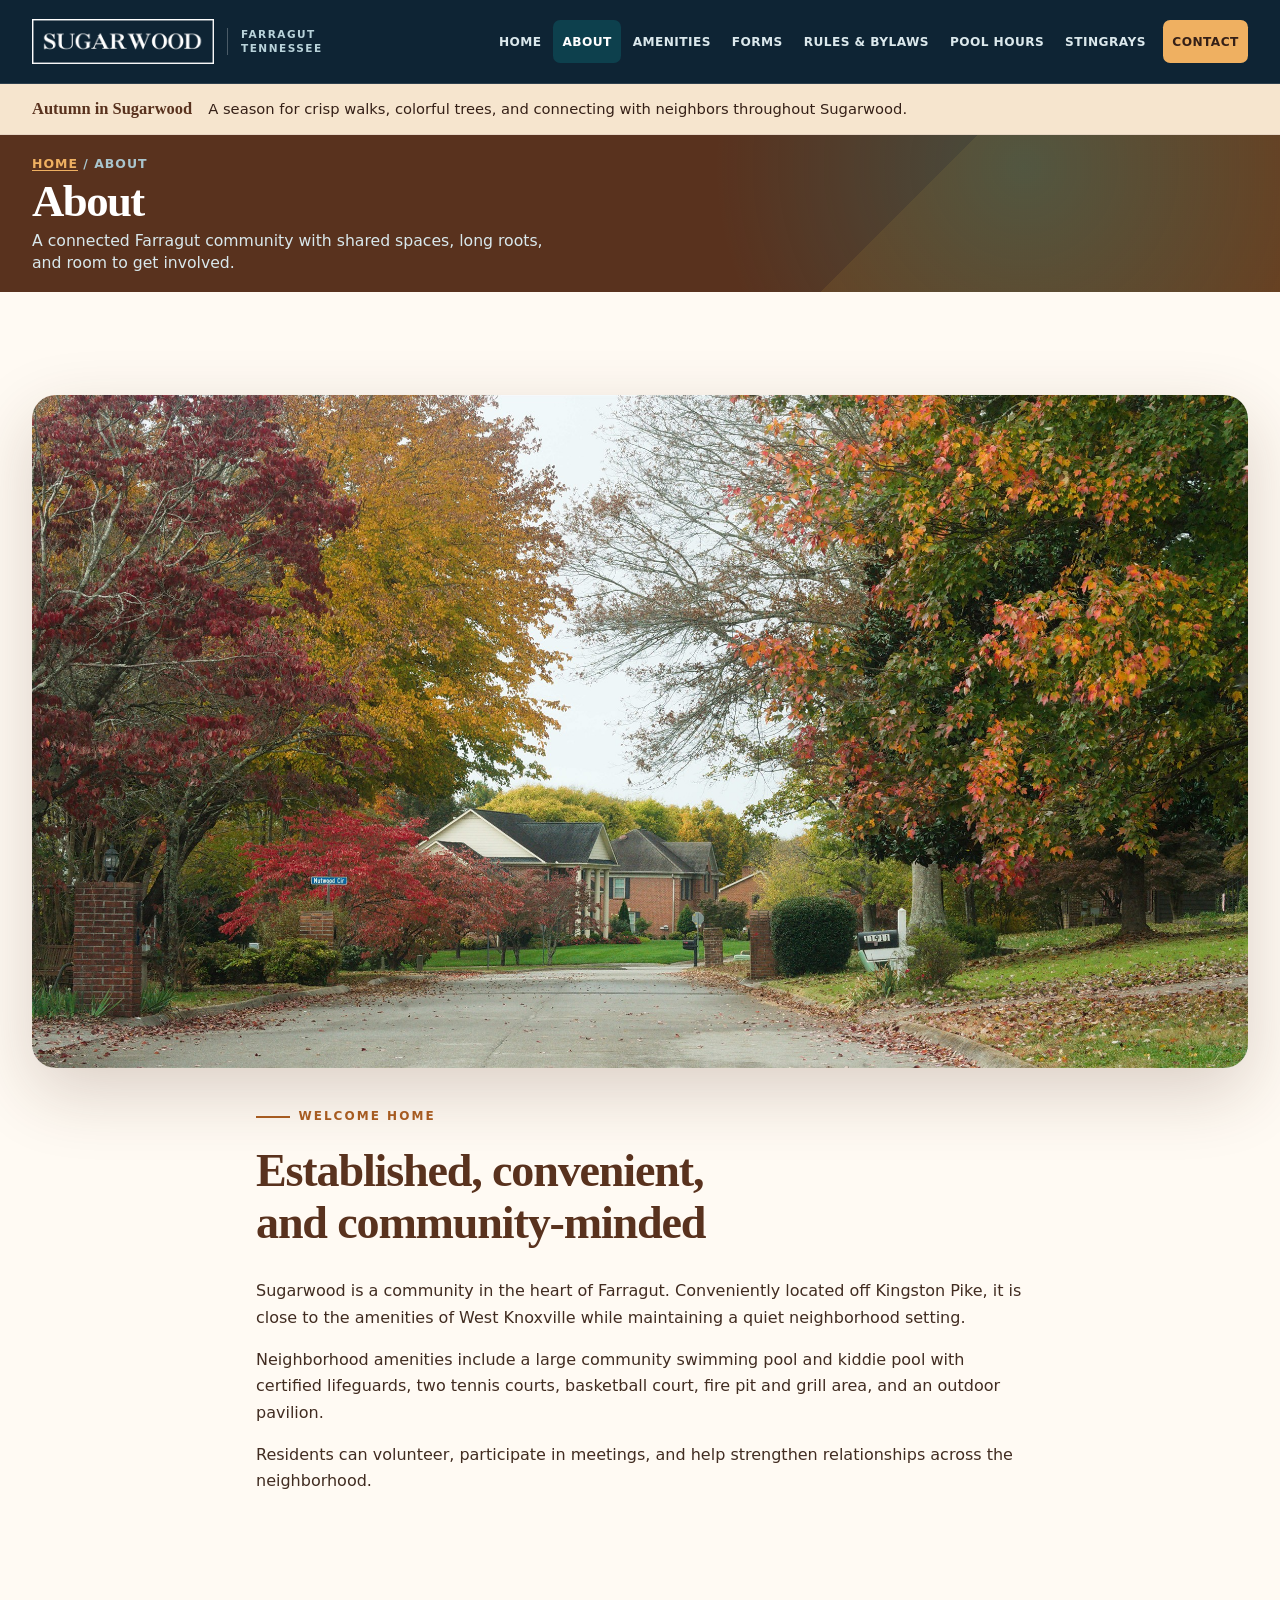
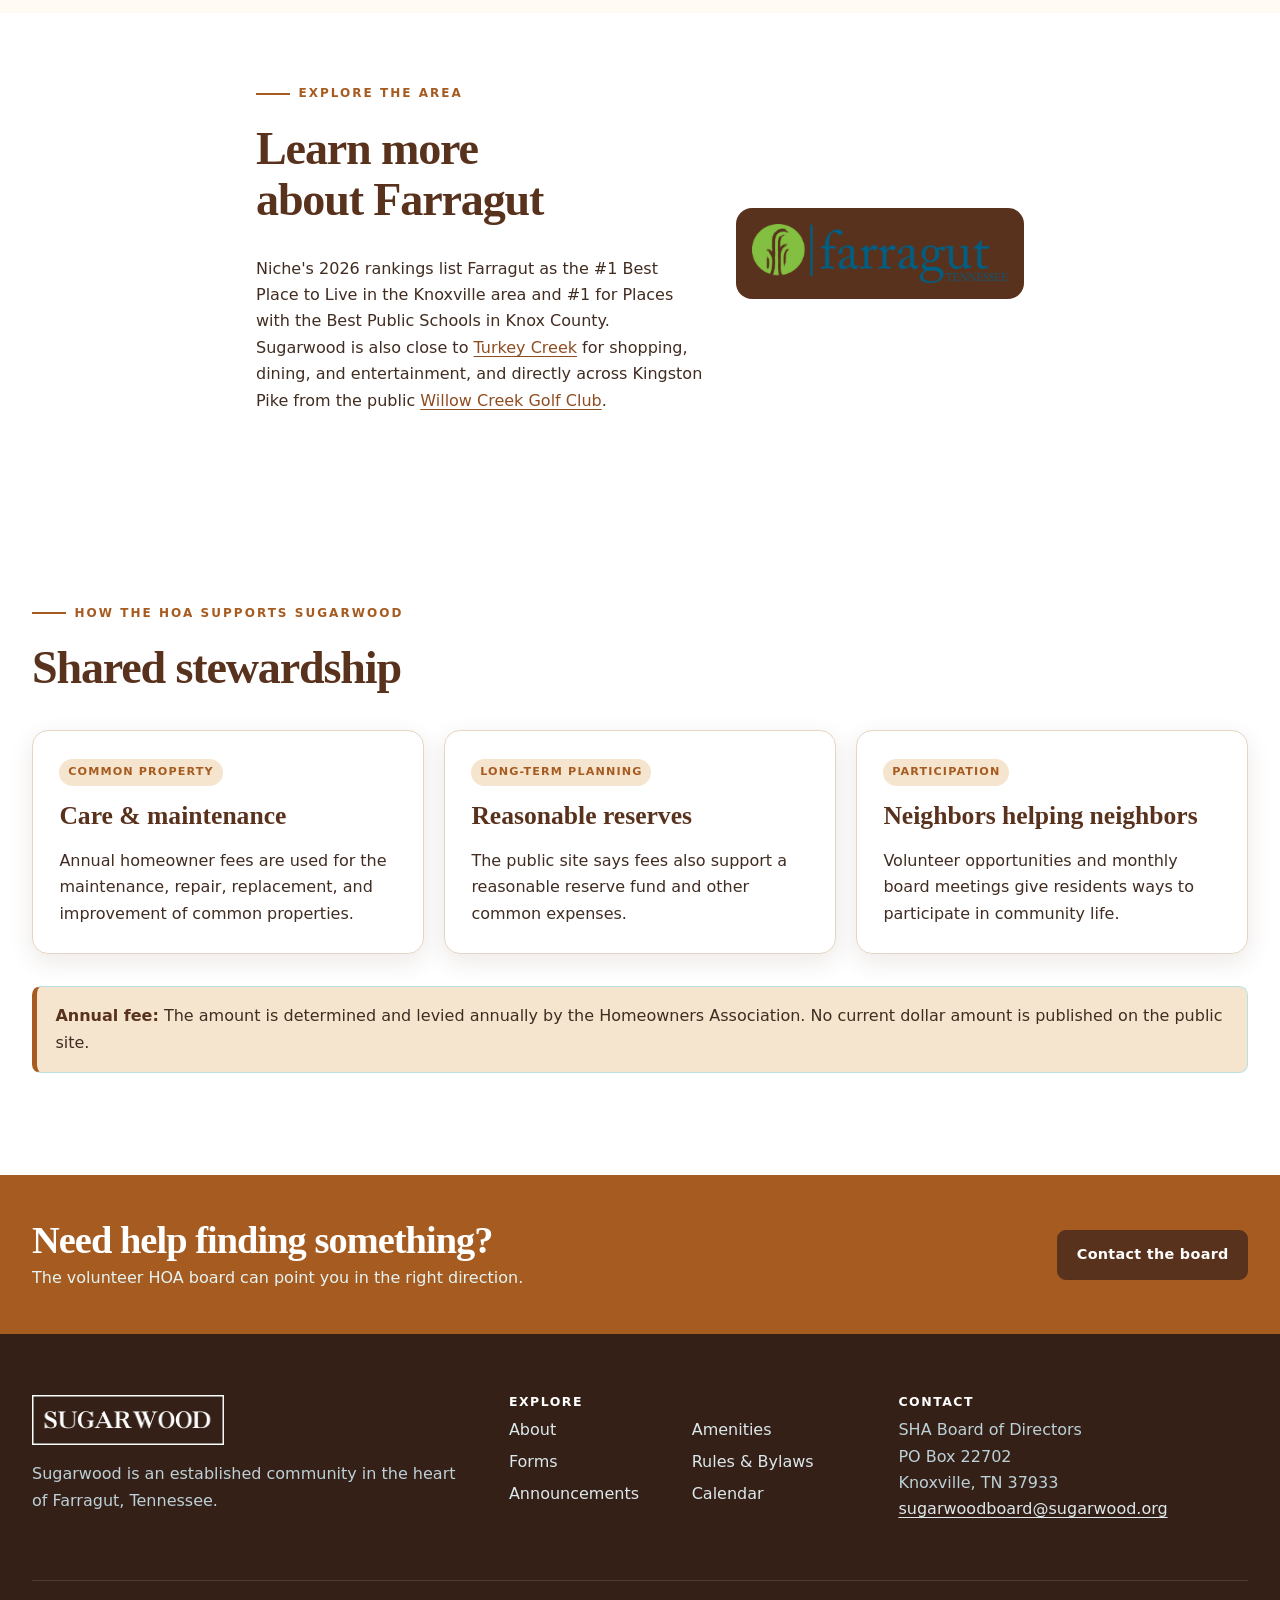
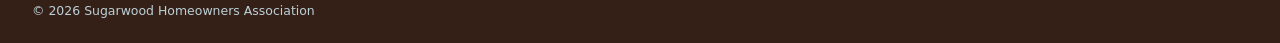
==== commit aee4b564: "Launch Sugarwood5 website" ====
--- a/about/index.html
+++ b/about/index.html
@@ -6,8 +6,8 @@
   <meta name="description" content="Learn about Sugarwood, its Farragut location, neighborhood amenities, and the role of the homeowners association.">
   <meta name="theme-color" content="#071d2e">
   <title>About | Sugarwood at Farragut</title>
-  <link rel="icon" href="../assets/images/sw-logo-final.png" type="image/png">
-  <link rel="stylesheet" href="../assets/css/site.css">
+  <link rel="icon" href="../assets/images/favicon-summer.jpg?v=20260810" type="image/jpeg">
+  <link rel="stylesheet" href="../assets/css/site.css?v=20261119-1">
 </head>
 <body>
   
@@ -46,7 +46,7 @@
 </section>
 <section class="section">
   <div class="container">
-    <div class="wide-photo"><img src="../assets/images/swentrancecropped.jpg" width="2043" height="635" alt="Landscaped Sugarwood neighborhood entrance"></div>
+    <div class="wide-photo"><img data-seasonal-about-image src="../assets/images/swentrancecropped.jpg" width="2043" height="635" alt="Landscaped Sugarwood neighborhood entrance"></div>
     <div class="narrow mt-2">
       <span class="eyebrow">Welcome home</span>
       <h2>Established, convenient, and community-minded</h2>
@@ -121,6 +121,6 @@
     </div>
   </div>
 </footer>
-  <script src="../assets/js/site.js"></script>
+  <script src="../assets/js/site.js?v=20261119-1"></script>
 </body>
 </html>
--- a/assets/css/site.css
+++ b/assets/css/site.css
@@ -24,6 +24,65 @@
   --max-width: 76rem;
 }
 
+/* Seasonal visual layers. Content stays shared across every theme. */
+body[data-theme="autumn"] {
+  --navy-950: #352017;
+  --navy-900: #59321e;
+  --navy-800: #7c4725;
+  --blue-700: #8f4d22;
+  --teal-600: #a65b20;
+  --teal-500: #bd6f2b;
+  --aqua-100: #f6e5ce;
+  --cream-100: #fffaf3;
+  --cream-200: #f5eadc;
+  --gold-500: #b65d25;
+  --gold-300: #efb061;
+  --ink: #412c21;
+  --muted: #765a47;
+  --line: #e7d5c3;
+  --shadow-sm: 0 8px 24px rgba(76, 40, 21, 0.1);
+  --shadow-lg: 0 24px 70px rgba(76, 40, 21, 0.2);
+}
+
+body[data-theme="winter"] {
+  --navy-950: #102b43;
+  --navy-900: #193f5d;
+  --navy-800: #285778;
+  --blue-700: #316a8c;
+  --teal-600: #3d7d92;
+  --teal-500: #559bad;
+  --aqua-100: #e1f0f4;
+  --cream-100: #f6fafc;
+  --cream-200: #e9f1f5;
+  --gold-500: #a87535;
+  --gold-300: #d8b56e;
+  --ink: #1d384d;
+  --muted: #587082;
+  --line: #d5e1e7;
+  --shadow-sm: 0 8px 24px rgba(16, 43, 67, 0.1);
+  --shadow-lg: 0 24px 70px rgba(16, 43, 67, 0.2);
+}
+
+.season-notice {
+  color: var(--navy-950);
+  background: var(--aqua-100);
+  border-bottom: 1px solid var(--line);
+}
+
+.season-notice .container {
+  display: flex;
+  gap: 0.75rem 1rem;
+  align-items: baseline;
+  padding-block: 0.7rem;
+  font-size: 0.92rem;
+}
+
+.season-notice strong {
+  color: var(--navy-900);
+  font-family: Georgia, "Times New Roman", serif;
+  font-size: 1.03rem;
+}
+
 *,
 *::before,
 *::after {
@@ -267,16 +326,8 @@
   background-size: cover;
 }
 
-.hero::after {
-  position: absolute;
-  right: -7rem;
-  bottom: -8rem;
-  width: 24rem;
-  height: 24rem;
-  background: rgba(10, 163, 170, 0.2);
-  border: 1px solid rgba(255, 255, 255, 0.18);
-  border-radius: 50%;
-  content: "";
+body[data-theme="autumn"] .hero {
+  background-image: linear-gradient(90deg, rgba(54, 25, 10, 0.86) 0%, rgba(96, 51, 17, 0.54) 52%, rgba(151, 85, 24, 0.12) 100%), var(--hero-image);
 }
 
 .hero-inner {
@@ -534,6 +585,14 @@
   box-shadow: var(--shadow-lg);
 }
 
+/* Home-page seasonal portrait: show the top seven-eighths of the 1:2 source. */
+.split-media img[data-seasonal-home-image] {
+  height: auto;
+  aspect-ratio: 4 / 7;
+  object-fit: cover;
+  object-position: right top;
+}
+
 .split-media::after {
   position: absolute;
   z-index: -1;
@@ -616,7 +675,7 @@
 .page-hero {
   position: relative;
   overflow: hidden;
-  padding-block: clamp(2.4rem, 4.8vw, 4.5rem);
+  padding-block: clamp(0.8rem, 1.5vw, 1.25rem);
   color: var(--white);
   background: var(--navy-900);
 }
@@ -633,8 +692,11 @@
 }
 
 .page-hero h1 {
-  max-width: 14ch;
-  color: var(--white);
+  max-width: 11ch;
+  margin-bottom: 0.12em;
+  color: var(--white);
+  font-size: clamp(1.85rem, 3.5vw, 3.25rem);
+  line-height: 1.04;
 }
 
 .schedule-date {
@@ -696,14 +758,15 @@
 }
 
 .page-lead {
-  max-width: 44rem;
+  max-width: 34rem;
   margin-bottom: 0;
   color: #d9e8ec;
-  font-size: clamp(1.05rem, 2vw, 1.3rem);
+  font-size: clamp(0.88rem, 1.25vw, 0.98rem);
+  line-height: 1.38;
 }
 
 .breadcrumb {
-  margin-bottom: 1rem;
+  margin-bottom: 0.22rem;
   color: #a9c5cd;
   font-size: 0.78rem;
   font-weight: 750;
@@ -772,6 +835,8 @@
   transform: translateY(-2px);
 }
 
+.document-card--actions:hover { transform: none; }
+
 .document-card strong {
   display: block;
   margin-bottom: 0.35rem;
@@ -798,6 +863,35 @@
   text-transform: uppercase;
 }
 
+.document-meta--links a { padding: 0.35rem 0.55rem; color: var(--teal-600); border: 1px solid currentColor; border-radius: 999px; text-decoration: none; }
+.document-meta--links a:hover,
+.document-meta--links a:focus-visible { color: var(--white); background: var(--teal-600); }
+
+/* TEST-ONLY browser-generated reservation form. */
+.reservation-layout { display: grid; grid-template-columns: minmax(0, 1fr) minmax(18rem, 0.42fr); gap: 1.5rem; align-items: start; }
+.reservation-form, .reservation-output { padding: clamp(1.2rem, 3vw, 2rem); background: var(--white); border: 1px solid var(--line); border-radius: var(--radius-lg); box-shadow: var(--shadow-sm); }
+.reservation-pdf-link { margin: 1.25rem 0 1.75rem; text-align: center; font-size: 1.12rem; font-weight: 700; }
+.reservation-demo { display: flex; gap: 1rem; align-items: center; justify-content: space-between; margin-bottom: 1.5rem; padding: 1rem; background: var(--aqua-100); border: 1px dashed var(--teal-600); border-radius: var(--radius-md); }
+.reservation-demo small { display: block; color: var(--muted); }
+.reservation-form fieldset { margin: 0 0 1.5rem; padding: 0; border: 0; }
+.reservation-form legend { width: 100%; margin-bottom: 1rem; padding-bottom: 0.45rem; color: var(--navy-900); border-bottom: 1px solid var(--line); font-family: Georgia, "Times New Roman", serif; font-size: 1.3rem; font-weight: 700; }
+.reservation-fields, .reservation-checks { display: grid; grid-template-columns: repeat(2, minmax(0, 1fr)); gap: 0 1rem; }
+.reservation-checks { gap: 0.6rem 1rem; margin-bottom: 1rem; }
+.reservation-check, .reservation-acknowledgment { display: flex; gap: 0.65rem; align-items: flex-start; }
+.reservation-check input, .reservation-acknowledgment input { width: 1.1rem; height: 1.1rem; margin-top: 0.25rem; flex: 0 0 auto; }
+.reservation-acknowledgment { margin-bottom: 0.85rem; }
+.reservation-note { margin-bottom: 1rem; padding: 1rem; background: var(--warning-bg); border-left: 4px solid var(--warning-border); border-radius: var(--radius-sm); }
+.reservation-terms { margin-bottom: 1rem; padding: 1rem 1rem 1rem 1.25rem; background: var(--warning-bg); border-left: 4px solid var(--warning-border); border-radius: var(--radius-sm); }
+.reservation-terms ol { margin: 0; padding-left: 1.35rem; }
+.reservation-terms li + li { margin-top: 0.75rem; }
+.reservation-output { position: sticky; top: 1rem; }
+.reservation-output[hidden] { display: none; }
+.reservation-output pre { overflow: auto; max-height: 34rem; padding: 1rem; white-space: pre-wrap; color: var(--ink); background: var(--cream-100); border: 1px solid var(--line); border-radius: var(--radius-sm); font: 0.83rem/1.55 ui-monospace, SFMono-Regular, Consolas, monospace; }
+.reservation-actions { display: flex; flex-wrap: wrap; gap: 0.65rem; }
+@media (max-width: 52rem) { .reservation-layout { grid-template-columns: 1fr; } .reservation-output { position: static; } }
+@media (max-width: 36rem) { .reservation-fields, .reservation-checks { grid-template-columns: 1fr; } .reservation-demo { align-items: stretch; flex-direction: column; } }
+@media print { body.reservation-printing > *:not(.reservation-print-sheet) { display: none !important; } .reservation-print-sheet { display: block !important; color: #000; font: 12pt/1.45 Arial, sans-serif; } }
+
 .schedule-grid {
   display: grid;
   grid-template-columns: repeat(2, minmax(0, 1fr));
@@ -914,7 +1008,38 @@
 }
 
 .contact-form-layout {
-  align-items: start;
+  display: block;
+}
+
+.contact-form-intro {
+  max-width: 760px;
+  margin-bottom: 1.5rem;
+}
+
+.contact-form-embed {
+  overflow: hidden;
+  width: 100%;
+  min-height: 1500px;
+  border: 1px solid rgba(7, 29, 46, 0.14);
+  border-radius: 18px;
+  background: #fff;
+  box-shadow: 0 16px 42px rgba(7, 29, 46, 0.1);
+}
+
+.contact-form-embed iframe {
+  display: block;
+  width: 100%;
+  height: 1500px;
+  border: 0;
+}
+
+.contact-form-fallback {
+  margin: 1rem 0 0;
+  text-align: center;
+}
+
+.contact-grid-after-form {
+  margin-top: clamp(2rem, 4vw, 3.5rem);
 }
 
 .contact-form {
@@ -1336,6 +1461,10 @@
     background-position: 60% center;
   }
 
+  body[data-theme="autumn"] .hero {
+    background-image: linear-gradient(rgba(67, 31, 12, 0.72), rgba(91, 47, 16, 0.8)), var(--hero-image);
+  }
+
   .hero-inner {
     padding-block: 4rem 6rem;
   }
@@ -1411,6 +1540,20 @@
     padding-bottom: 0;
     border-bottom: 0;
   }
+
+  .contact-form-embed,
+  .contact-form-embed iframe {
+    min-height: 1850px;
+    height: 1850px;
+  }
+}
+
+@media (max-width: 350px) {
+  .contact-form-embed,
+  .contact-form-embed iframe {
+    min-height: 2050px;
+    height: 2050px;
+  }
 }
 
 @media (prefers-reduced-motion: reduce) {
